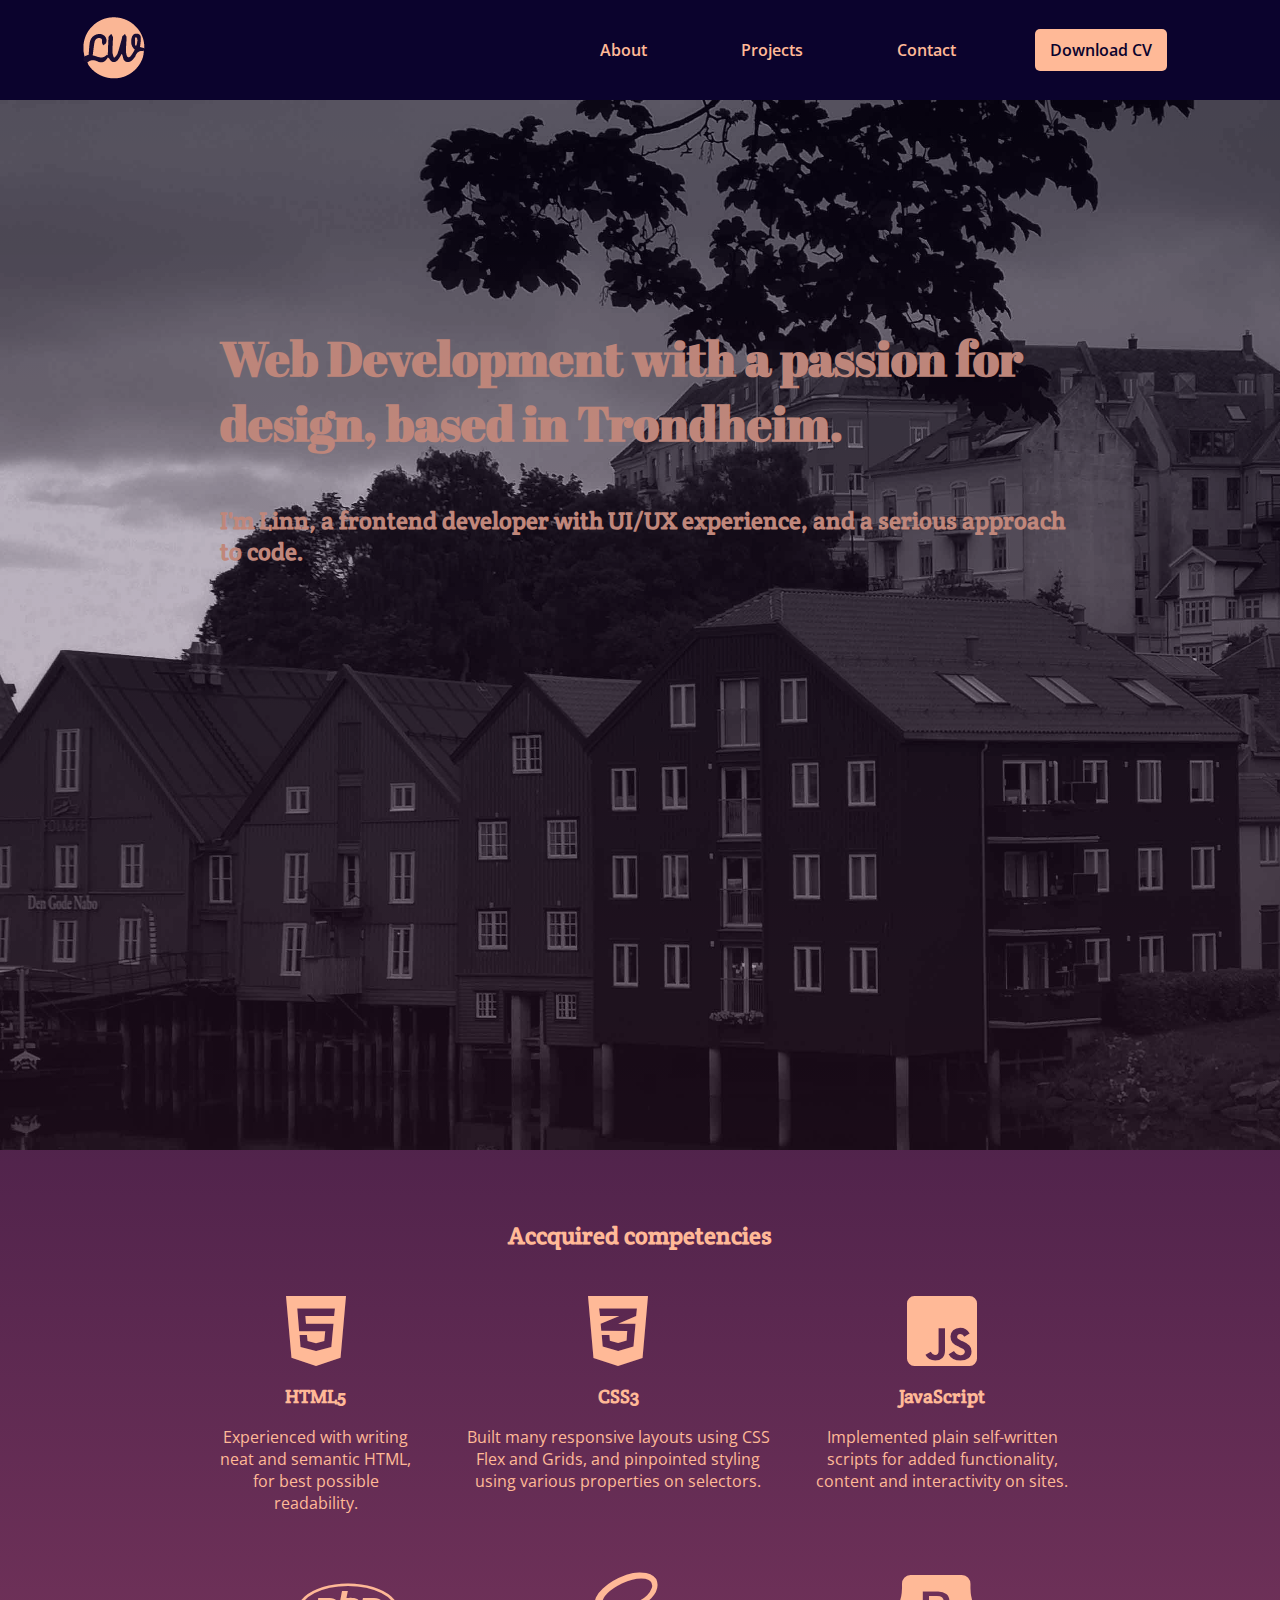
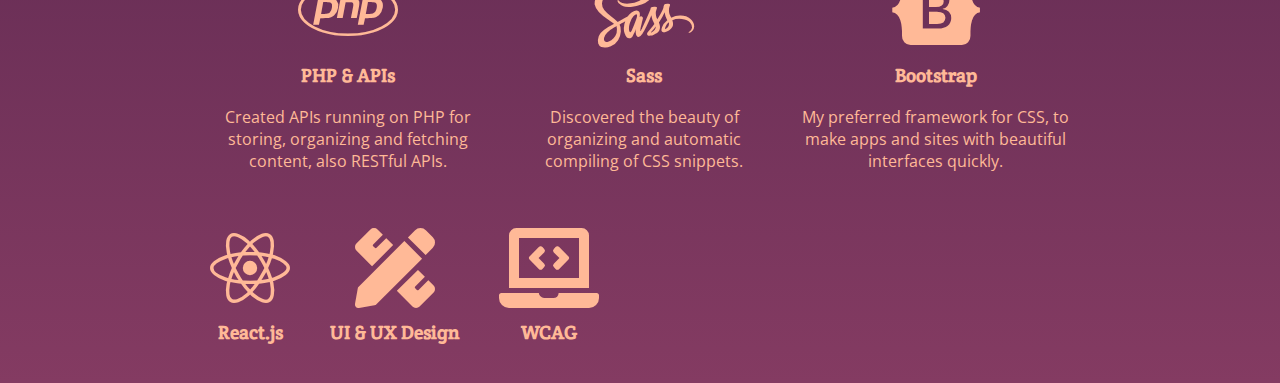
==== index.html @ d4fab78a "first commit" ====
<!DOCTYPE html>
<html lang="en">
<head>
    <meta charset="UTF-8">
    <meta http-equiv="X-UA-Compatible" content="IE=edge">
    <meta name="viewport" content="width=device-width, initial-scale=1.0">

    <!--Styles-->

    <link rel="stylesheet" href="/css/style.css">
    <!--<link rel="stylesheet" href="https://cdn.jsdelivr.net/npm/bootstrap@4.5.3/dist/css/bootstrap.min.css" integrity="sha384-TX8t27EcRE3e/ihU7zmQxVncDAy5uIKz4rEkgIXeMed4M0jlfIDPvg6uqKI2xXr2" crossorigin="anonymous">
    -->

    <!--Font awesome (icons)-->
    <link href="https://cdnjs.cloudflare.com/ajax/libs/font-awesome/5.14.0/css/all.min.css" rel="stylesheet" />

    <!--Fonts-->

    <link rel="preconnect" href="https://fonts.googleapis.com">
    <link rel="preconnect" href="https://fonts.gstatic.com" crossorigin>
    <link href="https://fonts.googleapis.com/css2?family=Abril+Fatface&family=Crete+Round&family=Open+Sans:ital,wght@0,300;0,400;0,500;0,600;0,700;1,400;1,500;1,600&display=swap" rel="stylesheet">

    <title>Home | Linn Wilhelmsen</title>
</head>
<body>
    <header>
        <div class="header-item">
            <img src="icons/logoLW.png" alt="logo">
        </div>
        <div class="hamburger">
            <i class="fa-solid fa-bars fa-3x"></i>
        </div>
        <nav class="header-item">
            <ul class="nav-links">
                <li><a class="nav-link" href="about.html">About</a></li>
                <li><a class="nav-link" href="projects.html">Projects</a></li>
                <li><a class="nav-link" href="contact.html">Contact</a></li>
                <li><a class="nav-cvbutton" href="cv.html">Download CV</a></li>
            </ul>
        </nav>
    </header>
    <main>
        <section class="welcome" style="background-image: url('./images/nidelva_bw_resized.jpg');">
            <div class="container">
                <div class="cont-hello">
                    <h1>Web Development with a passion for design, based in Trondheim.</h1>
                    <h2>I'm Linn, a frontend developer with UI/UX experience, and a serious approach to code.</h2>
                </div>
                <div class="cont-welcome">
                
                </div>
            </div>
        </section>
            
        <section class="skill-grid">
            <h2>Accquired competencies</h2>
            <div class="container">
            <div class="cont-skills">
                
                <div class="skill">
                    <i class="fab fa-html5 fa-5x"></i>
                    <h3>HTML5</h3>
                    <p>Experienced with writing neat and semantic HTML, for best possible readability.</p>
                </div>
                <div class="skill">
                    <i class="fab fa-css3-alt fa-5x"></i>
                    <h3>CSS3</h3>
                    <p>Built many responsive layouts using CSS Flex and Grids, and pinpointed styling using various properties on selectors.</p>
                </div>
                <div class="skill">
                    <i class="fab fa-js-square fa-5x"></i>
                    <h3>JavaScript</h3>
                    <p>Implemented plain self-written scripts for added functionality, content and interactivity on sites.</p>
                </div>
                
            </div>
            <div class="cont-skills">
                <div class="skill">
                    <i class="fab fa-php fa-5x"></i>
                    <h3>PHP & APIs</h3>
                    <p>Created APIs running on PHP for storing, organizing and fetching content, also RESTful APIs.</p>
                </div>
                <div class="skill">
                    <i class="fab fa-sass fa-5x"></i>
                    <h3>Sass</h3>
                    <p>Discovered the beauty of organizing and automatic compiling of CSS snippets. </p>
                </div>
                <div class="skill">
                    <i class="fab fa-bootstrap fa-5x"></i>
                    <h3>Bootstrap</h3>
                    <p>My preferred framework for CSS, to make apps and sites with beautiful interfaces quickly.</p>
                </div>
            </div>

            <div class="cont-skills">
                <div class="skill">
                    <i class="fab fa-react fa-5x"></i>
                    <h3>React.js</h3>
                </div>
                 <div class="skill">
                    <i class="fas fa-pencil-ruler fa-5x"></i>
                    <h3>UI & UX Design</h3>
                </div>
                <div class="skill">
                    <i class="fas fa-laptop-code fa-5x"></i>
                    <h3>WCAG</h3>
                </div>
                    
            </div>
        </div>
        </section>
    </main>
    <footer>

    </footer>
    <!--<script src="https://code.jquery.com/jquery-3.5.1.slim.min.js" integrity="sha384-DfXdz2htPH0lsSSs5nCTpuj/zy4C+OGpamoFVy38MVBnE+IbbVYUew+OrCXaRkfj" crossorigin="anonymous"></script>
    <script src="https://cdn.jsdelivr.net/npm/bootstrap@4.5.3/dist/js/bootstrap.bundle.min.js" integrity="sha384-ho+j7jyWK8fNQe+A12Hb8AhRq26LrZ/JpcUGGOn+Y7RsweNrtN/tE3MoK7ZeZDyx" crossorigin="anonymous"></script>
-->
<script src="js/script.js"></script>
</body>
</html>
---- css/style.css ----
html {
  background-color: #843B62;
  height: 100%;
  margin: 0;
  padding: 0;
}

body {
  margin: 0;
  padding: 0;
  background: -webkit-gradient(linear, left top, left bottom, from(#0B032D), to(#843B62));
  background: linear-gradient(#0B032D, #843B62);
}

main {
  color: #FFB997;
  display: -webkit-box;
  display: -ms-flexbox;
  display: flex;
  -webkit-box-orient: vertical;
  -webkit-box-direction: normal;
      -ms-flex-direction: column;
          flex-direction: column;
  margin: 0 auto;
}

.container {
  max-width: 900px;
  display: -webkit-box;
  display: -ms-flexbox;
  display: flex;
  margin: 0 auto;
  -webkit-box-orient: vertical;
  -webkit-box-direction: normal;
      -ms-flex-direction: column;
          flex-direction: column;
}

@media (max-width: 600px) {
  .container {
    -webkit-box-orient: vertical;
    -webkit-box-direction: normal;
        -ms-flex-direction: column;
            flex-direction: column;
  }
}

section {
  display: -webkit-box;
  display: -ms-flexbox;
  display: flex;
  -webkit-box-orient: vertical;
  -webkit-box-direction: normal;
      -ms-flex-direction: column;
          flex-direction: column;
}

h1 {
  font-family: "Abril Fatface", serif;
  font-size: 3em;
  margin: 20px;
}

h2 {
  font-family: "Crete Round";
}

h3 {
  font-family: "Crete Round", serif;
}

p, a {
  font-family: "Open Sans";
}

a {
  font-weight: 600;
}

header {
  height: 100px;
  background-color: #0B032D;
  color: #FFB997;
  display: -webkit-box;
  display: -ms-flexbox;
  display: flex;
  -ms-flex-pack: distribute;
      justify-content: space-around;
  -webkit-box-align: center;
      -ms-flex-align: center;
          align-items: center;
  margin: 0;
}

nav .hamburger {
  display: none;
}

@media (max-width: 800px) {
  nav .hamburger {
    display: block;
  }
}

nav li, nav a {
  text-decoration: none;
  display: inline-block;
  margin: 20px 15px;
}

nav a {
  color: #FFB997;
  text-decoration: none;
  padding: 15px;
}

nav a:hover {
  -webkit-transition: 0.5s;
  transition: 0.5s;
  color: #F67E7D;
  text-align: underline;
}

nav .nav-cvbutton {
  background-color: #FFB997;
  color: #0B032D;
  padding: 10px 15px;
  border-radius: 5px;
}

nav .nav-cvbutton:hover {
  -webkit-transition: 0.5s;
  transition: 0.5s;
  background-color: #F67E7D;
  color: #0B032D;
}

.welcome {
  -webkit-box-orient: horizontal;
  -webkit-box-direction: normal;
      -ms-flex-direction: row;
          flex-direction: row;
  padding: 75px 0;
  background-repeat: no-repeat;
  background-size: cover;
  height: 100vh;
  opacity: 0.7;
}

@media (max-width: 650px) {
  .welcome {
    -webkit-box-orient: vertical;
    -webkit-box-direction: normal;
        -ms-flex-direction: column;
            flex-direction: column;
    height: 70vh;
  }
}

.cont-hello {
  -webkit-box-flex: 1;
      -ms-flex: 1;
          flex: 1;
  display: -webkit-box;
  display: -ms-flexbox;
  display: flex;
  margin: 0 15px 0 30px;
  -webkit-box-orient: vertical;
  -webkit-box-direction: normal;
      -ms-flex-direction: column;
          flex-direction: column;
}

.cont-hello h1 {
  margin: 150px 0 30px 0;
}

.cont-welcome {
  -webkit-box-flex: 1;
      -ms-flex: 1;
          flex: 1;
  margin: 0 30px 0 15px;
}

.cont-welcome img {
  margin-top: 30px;
}

@media (max-width: 650px) {
  .cont-welcome img {
    margin: 100px 20px;
  }
}

.skill-grid {
  margin-top: 50px;
  text-align: center;
}

.cont-skills {
  display: -webkit-box;
  display: -ms-flexbox;
  display: flex;
}

@media (max-width: 600px) {
  .cont-skills {
    display: -webkit-box;
    display: -ms-flexbox;
    display: flex;
    -webkit-box-orient: vertical;
    -webkit-box-direction: normal;
        -ms-flex-direction: column;
            flex-direction: column;
  }
}

.skill {
  margin: 20px;
}

@media (max-width: 600px) {
  .skill {
    margin: 30px 15px;
  }
}

i {
  height: 25px;
}
/*# sourceMappingURL=style.css.map */
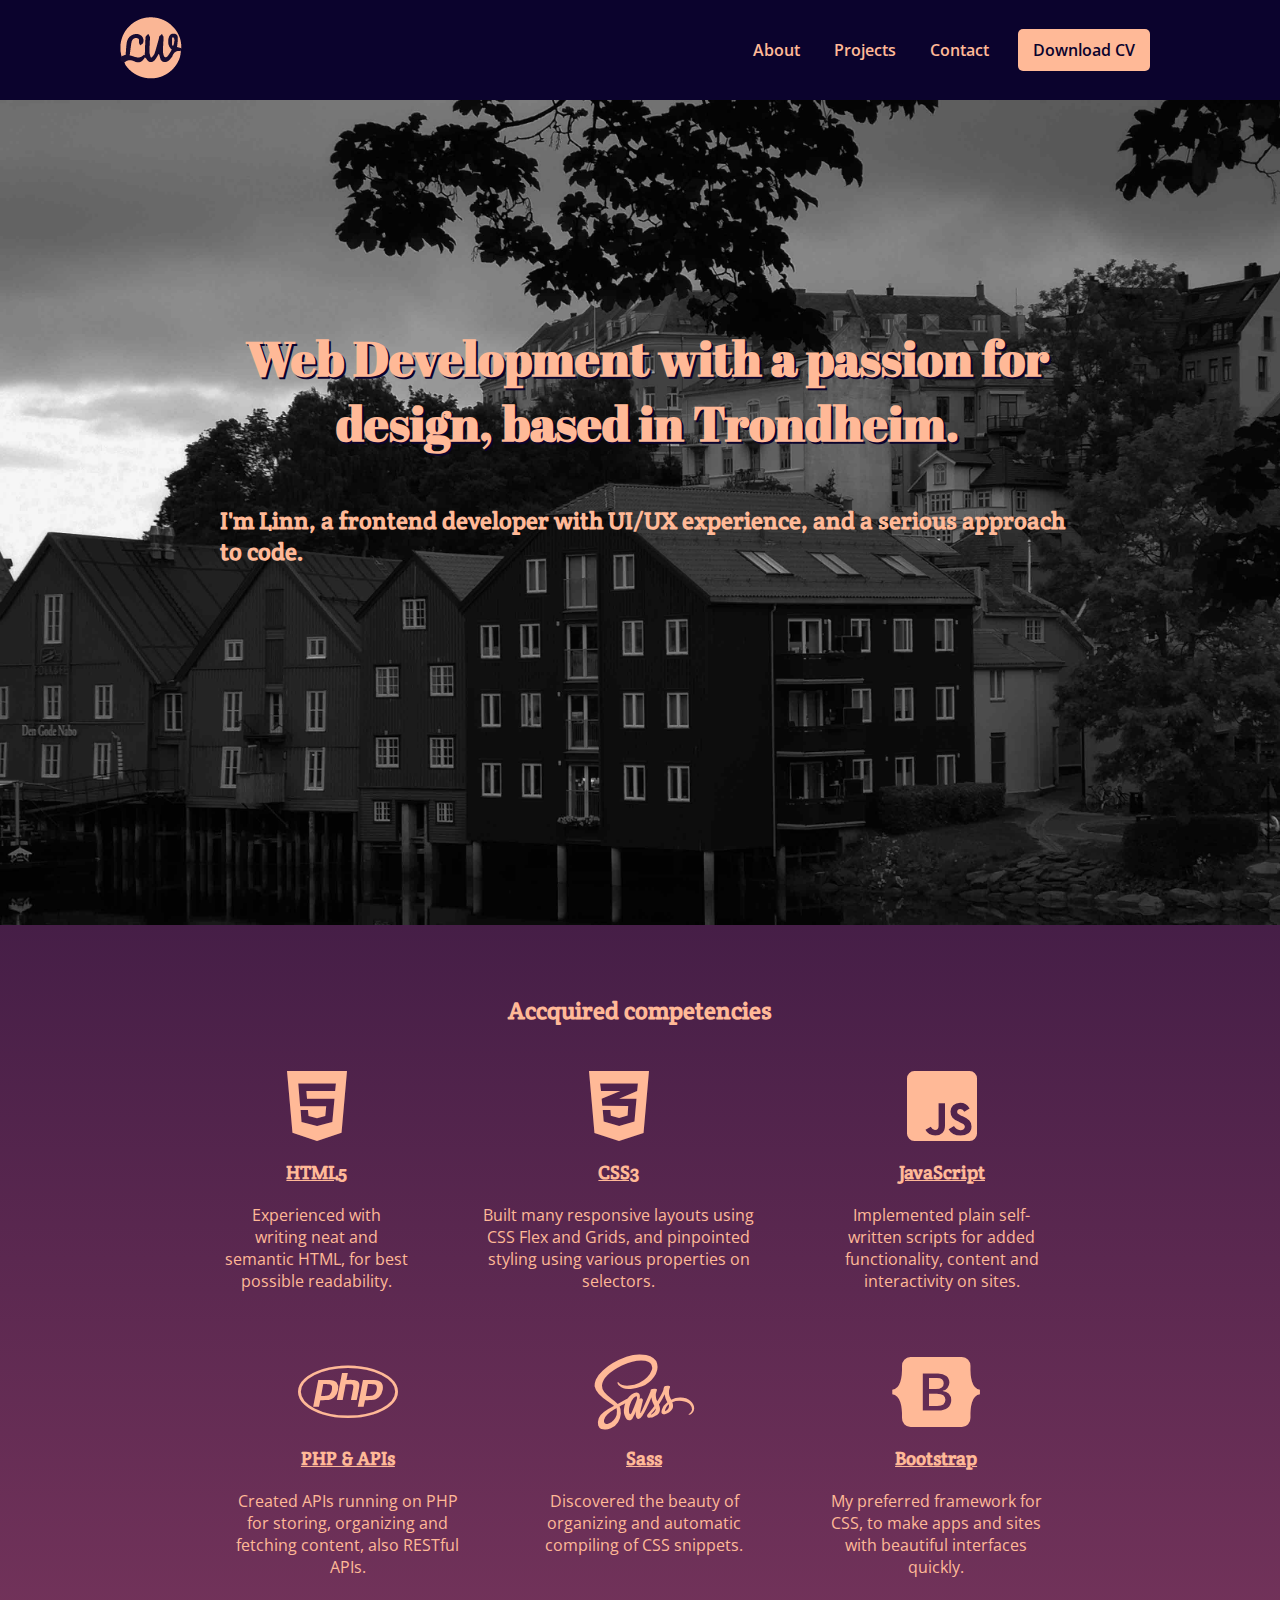
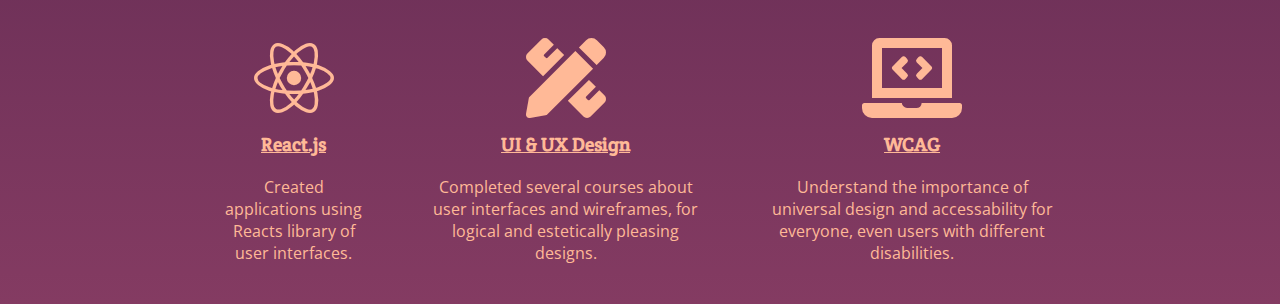
==== commit c9e65e63: "Changes" ====
--- a/index.html
+++ b/index.html
@@ -96,14 +96,17 @@
                 <div class="skill">
                     <i class="fab fa-react fa-5x"></i>
                     <h3>React.js</h3>
+                    <p>Created applications using Reacts library of user interfaces.</p>
                 </div>
                  <div class="skill">
                     <i class="fas fa-pencil-ruler fa-5x"></i>
                     <h3>UI & UX Design</h3>
+                    <p>Completed several courses about user interfaces and wireframes, for logical and estetically pleasing designs.</p>
                 </div>
                 <div class="skill">
                     <i class="fas fa-laptop-code fa-5x"></i>
                     <h3>WCAG</h3>
+                    <p>Understand the importance of universal design and accessability for everyone, even users with different disabilities.</p>
                 </div>
                     
             </div>
--- a/css/style.css
+++ b/css/style.css
@@ -59,6 +59,8 @@
   font-family: "Abril Fatface", serif;
   font-size: 3em;
   margin: 20px;
+  text-shadow: 2px 2px #0B032D;
+  text-align: center;
 }
 
 h2 {
@@ -67,6 +69,16 @@
 
 h3 {
   font-family: "Crete Round", serif;
+  text-decoration: underline;
+  margin: 20px 15px;
+}
+
+p {
+  margin: 20px 15px;
+}
+
+p.bold-p {
+  font-weight: bold;
 }
 
 p, a {
@@ -90,6 +102,7 @@
       -ms-flex-align: center;
           align-items: center;
   margin: 0;
+  width: 100%;
 }
 
 nav .hamburger {
@@ -105,13 +118,13 @@
 nav li, nav a {
   text-decoration: none;
   display: inline-block;
-  margin: 20px 15px;
+  margin: 20px 5px;
 }
 
 nav a {
   color: #FFB997;
   text-decoration: none;
-  padding: 15px;
+  padding: 5px;
 }
 
 nav a:hover {
@@ -143,8 +156,7 @@
   padding: 75px 0;
   background-repeat: no-repeat;
   background-size: cover;
-  height: 100vh;
-  opacity: 0.7;
+  height: 75vh;
 }
 
 @media (max-width: 650px) {
@@ -153,7 +165,6 @@
     -webkit-box-direction: normal;
         -ms-flex-direction: column;
             flex-direction: column;
-    height: 70vh;
   }
 }
 
@@ -228,4 +239,110 @@
 i {
   height: 25px;
 }
+
+.about-main {
+  margin-top: 100px;
+}
+
+.about-container {
+  max-width: 900px;
+  display: -webkit-box;
+  display: -ms-flexbox;
+  display: flex;
+  -webkit-box-orient: horizontal;
+  -webkit-box-direction: normal;
+      -ms-flex-direction: row;
+          flex-direction: row;
+  margin: 0 auto;
+}
+
+.about {
+  display: -webkit-box;
+  display: -ms-flexbox;
+  display: flex;
+  margin: 0 auto;
+  max-width: 900px;
+  padding-bottom: 30px;
+}
+
+.about .intro {
+  display: -webkit-box;
+  display: -ms-flexbox;
+  display: flex;
+}
+
+@media (max-width: 650px) {
+  .about .intro {
+    -webkit-box-orient: vertical;
+    -webkit-box-direction: normal;
+        -ms-flex-direction: column;
+            flex-direction: column;
+  }
+}
+
+.about .intro img {
+  border-radius: 10px;
+  margin: 20px;
+}
+
+.resume-summary {
+  display: -webkit-box;
+  display: -ms-flexbox;
+  display: flex;
+  margin: 0 auto;
+  max-width: 900px;
+}
+
+.projects-banner {
+  background-repeat: no-repeat;
+  background-size: cover;
+  height: 30vh;
+  opacity: 0.7;
+}
+
+.projects {
+  margin: 0 auto;
+  max-width: 900px;
+}
+
+.project-card {
+  background: #843B62;
+  padding: 20px 30px;
+  margin: 15px 30px;
+  display: -webkit-box;
+  display: -ms-flexbox;
+  display: flex;
+}
+
+@media (max-width: 700px) {
+  .project-card {
+    -webkit-box-orient: vertical;
+    -webkit-box-direction: normal;
+        -ms-flex-direction: column;
+            flex-direction: column;
+  }
+}
+
+.project-card .description a {
+  background-color: #FFB997;
+  color: #0B032D;
+  padding: 10px 15px;
+  border-radius: 5px;
+  text-decoration: none;
+  margin-left: 15px;
+}
+
+.project-card .description a:hover {
+  -webkit-transition: 0.5s;
+  transition: 0.5s;
+  background-color: #F67E7D;
+  color: #0B032D;
+}
+
+.project-card .card-image img {
+  max-width: 250px;
+  border-radius: 5px;
+  margin-top: 30px;
+  margin-left: 15px;
+}
 /*# sourceMappingURL=style.css.map */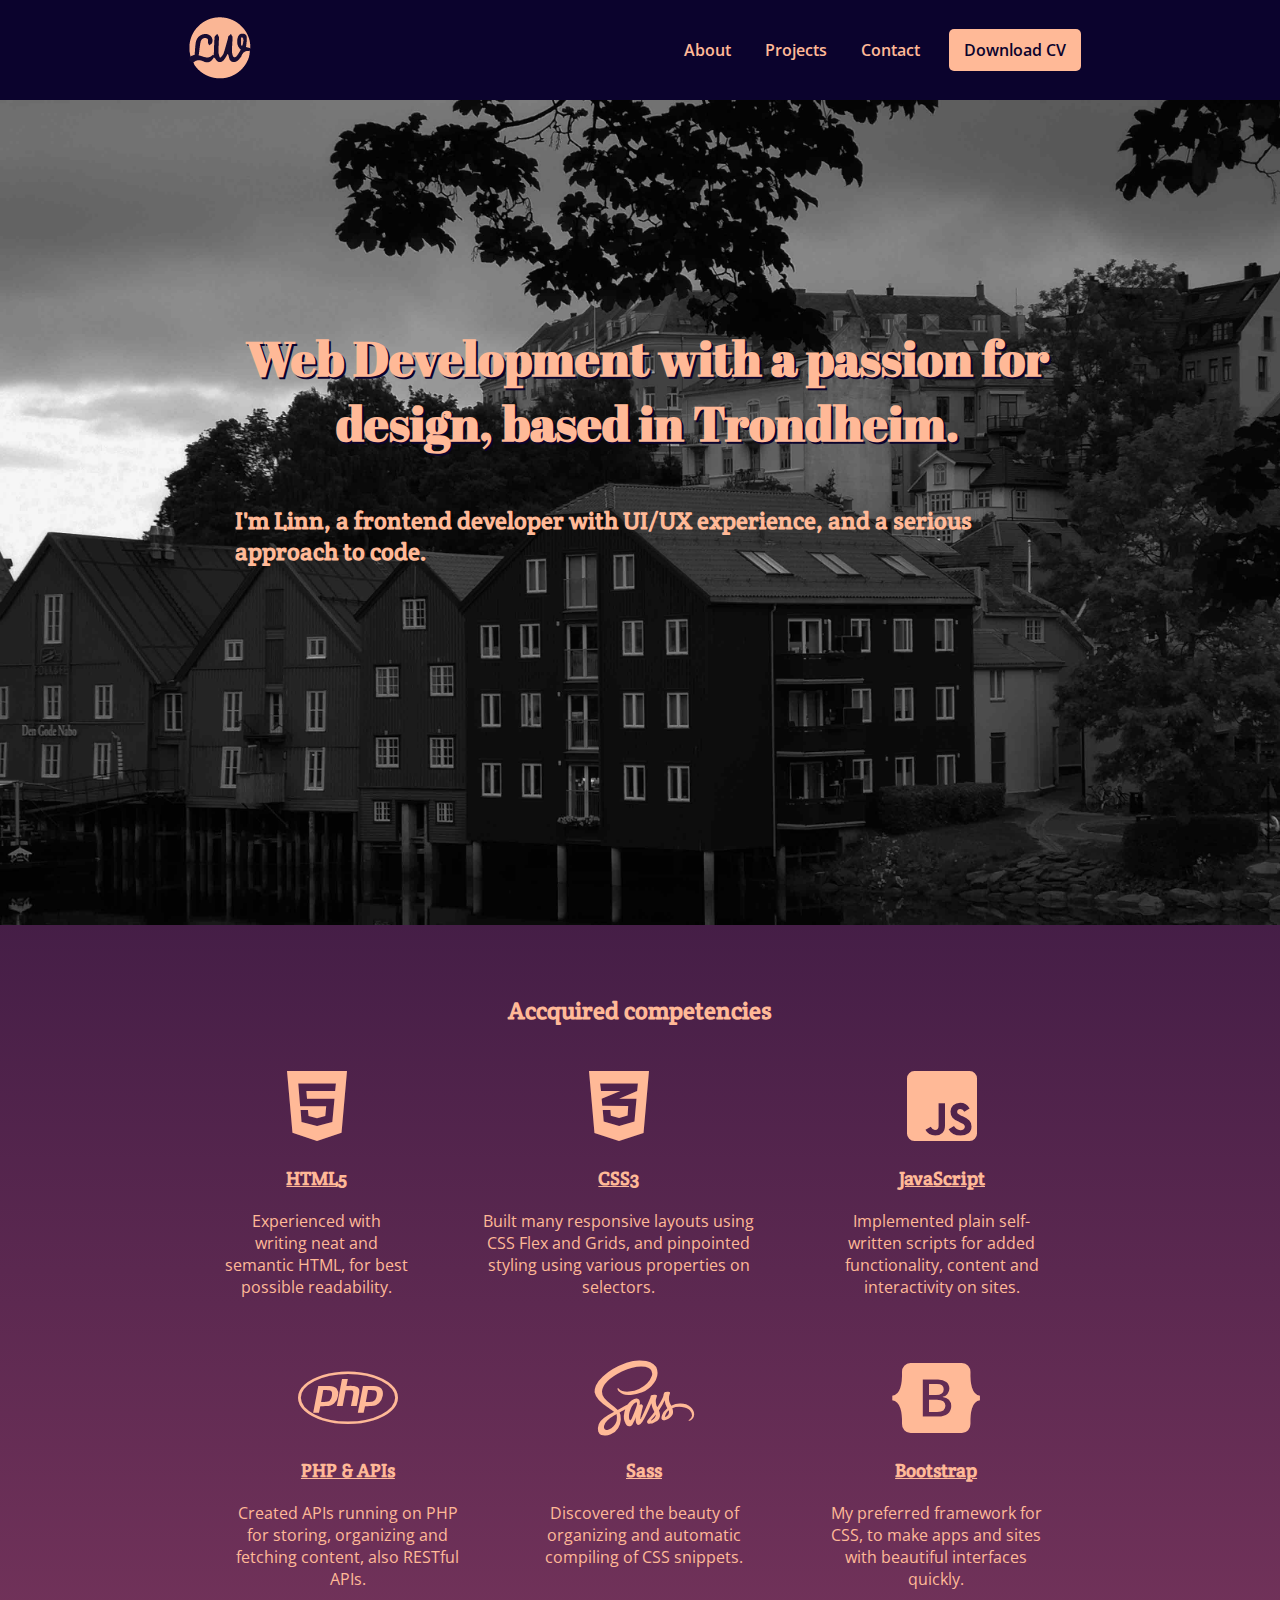
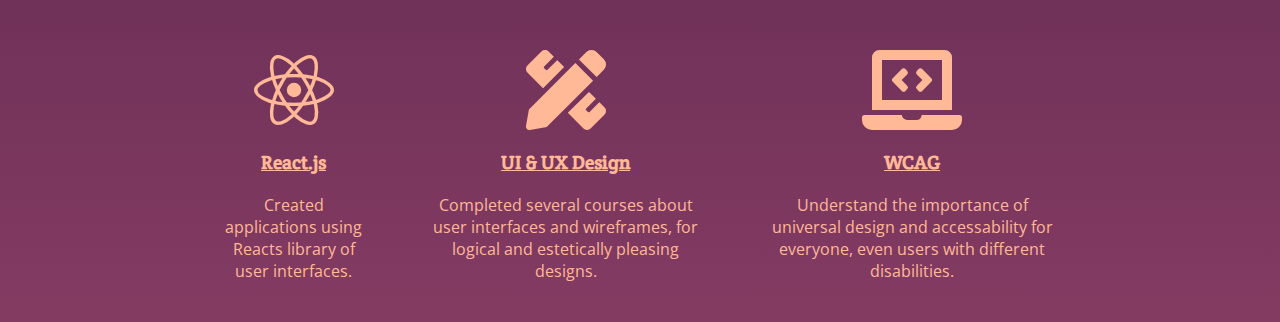
==== commit d4108f47: "Changes" ====
--- a/index.html
+++ b/index.html
@@ -25,7 +25,7 @@
 <body>
     <header>
         <div class="header-item">
-            <img src="icons/logoLW.png" alt="logo">
+            <a href="index.html"><img src="icons/logoLW.png" alt="logo"></a>
         </div>
         <div class="hamburger">
             <i class="fa-solid fa-bars fa-3x"></i>
--- a/css/style.css
+++ b/css/style.css
@@ -65,6 +65,7 @@
 
 h2 {
   font-family: "Crete Round";
+  margin: 20px 15px;
 }
 
 h3 {
@@ -105,12 +106,12 @@
   width: 100%;
 }
 
-nav .hamburger {
+header .hamburger {
   display: none;
 }
 
 @media (max-width: 800px) {
-  nav .hamburger {
+  header .hamburger {
     display: block;
   }
 }
@@ -236,8 +237,10 @@
   }
 }
 
-i {
-  height: 25px;
+i:hover {
+  color: #F67E7D;
+  -webkit-transition: 0.7s;
+  transition: 0.7s;
 }
 
 .about-main {
@@ -309,9 +312,12 @@
   background: #843B62;
   padding: 20px 30px;
   margin: 15px 30px;
-  display: -webkit-box;
-  display: -ms-flexbox;
-  display: flex;
+  border-radius: 10px;
+  display: -webkit-box;
+  display: -ms-flexbox;
+  display: flex;
+  -webkit-box-shadow: 5px 5px 5px #0B032D;
+          box-shadow: 5px 5px 5px #0B032D;
 }
 
 @media (max-width: 700px) {
@@ -345,4 +351,56 @@
   margin-top: 30px;
   margin-left: 15px;
 }
+
+.contact {
+  display: -webkit-box;
+  display: -ms-flexbox;
+  display: flex;
+  margin: 0 auto;
+  max-width: 900px;
+}
+
+.contact .social-media i {
+  margin: 0px 15px;
+}
+
+form {
+  display: -webkit-box;
+  display: -ms-flexbox;
+  display: flex;
+  -webkit-box-orient: vertical;
+  -webkit-box-direction: normal;
+      -ms-flex-direction: column;
+          flex-direction: column;
+}
+
+form label {
+  font-family: "Crete Round";
+}
+
+form input {
+  height: 30px;
+  width: 350px;
+}
+
+form .field-textarea {
+  height: 75px;
+}
+
+form .input-btn {
+  background-color: #FFB997;
+  color: #0B032D;
+  padding: 10px 15px;
+  border-radius: 5px;
+  border: none;
+  text-decoration: none;
+  margin-top: 15px;
+}
+
+form .input-btn .input-btn:hover {
+  -webkit-transition: 0.5s;
+  transition: 0.5s;
+  background-color: #F67E7D;
+  color: #0B032D;
+}
 /*# sourceMappingURL=style.css.map */